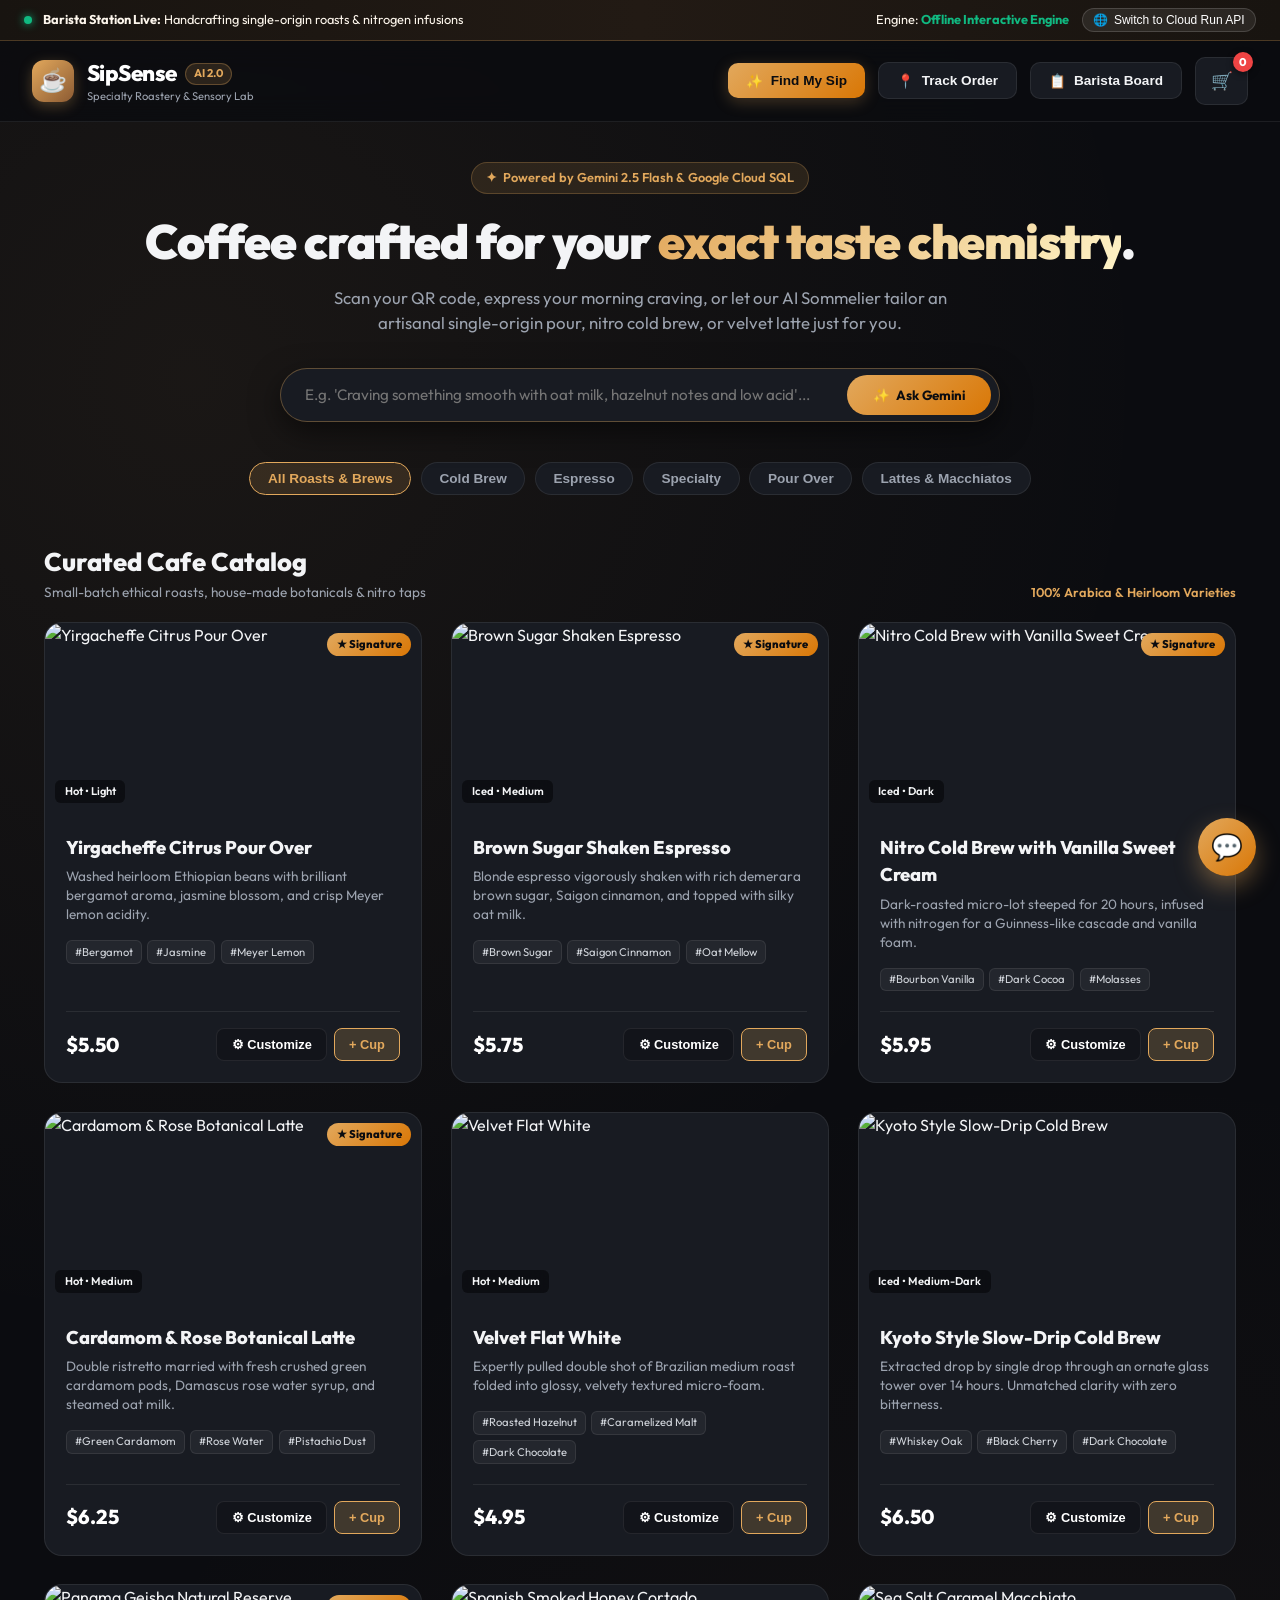
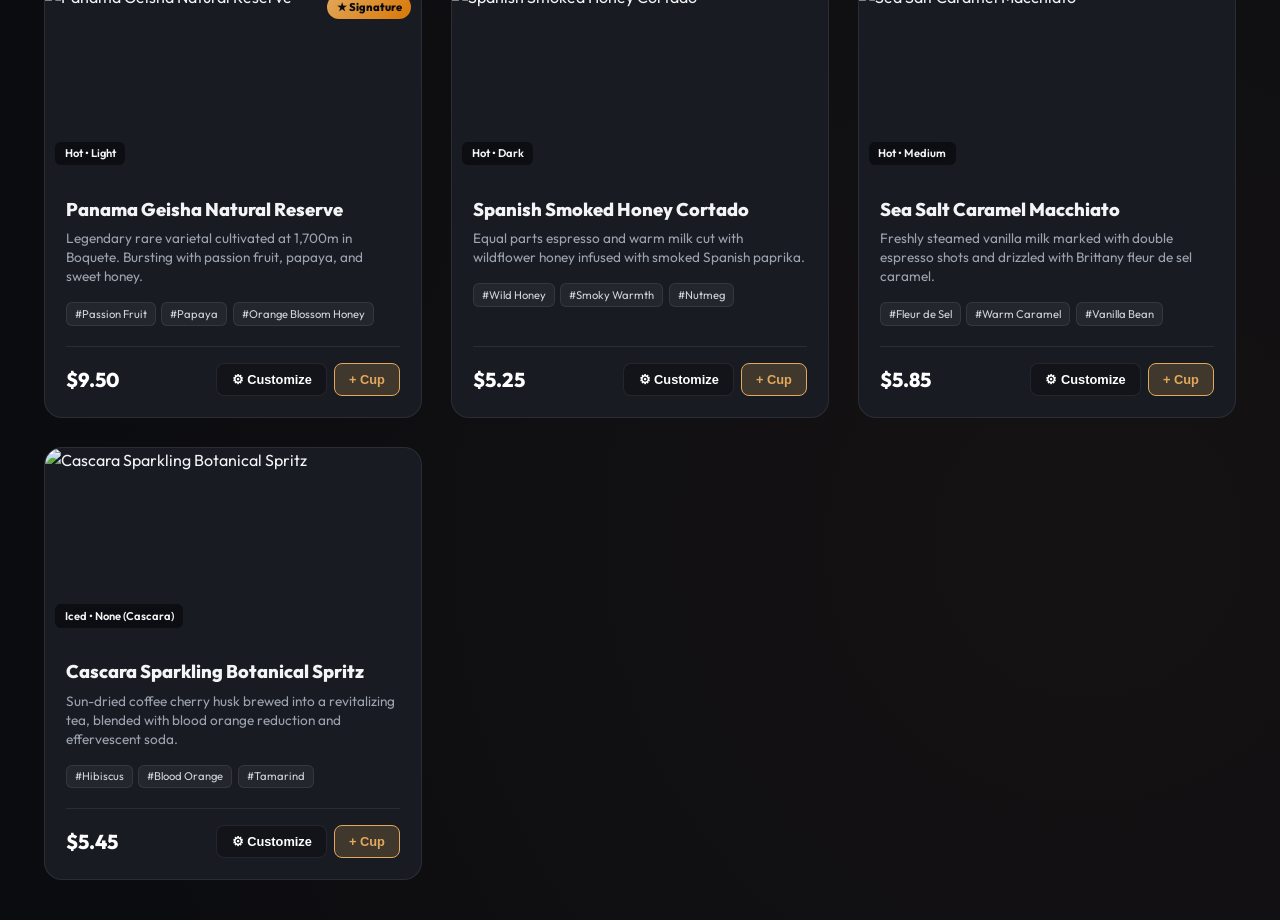
==== docs/index.html @ ad597316 "Add MIT License, interactive offline/online demo.html, and UI showcase screenshots" ====
<!DOCTYPE html>
<html lang="en">
<head>
  <meta charset="UTF-8">
  <meta name="viewport" content="width=device-width, initial-scale=1.0">
  <title>SipSense AI — Interactive Showcase (Online & Offline)</title>
  <link rel="preconnect" href="https://fonts.googleapis.com">
  <link rel="preconnect" href="https://fonts.gstatic.com" crossorigin>
  <link href="https://fonts.googleapis.com/css2?family=Outfit:wght@300;400;500;600;700;800;900&display=swap" rel="stylesheet">
  <style>
    :root {
      --bg-dark: #0b0c10;
      --bg-surface: #12141a;
      --bg-card: #181b22;
      --bg-glass: rgba(24, 27, 34, 0.75);
      --accent-gold: #e2a85c;
      --accent-gold-hover: #f0bd7a;
      --accent-bronze: #8c5b33;
      --accent-crema: #fdf6ec;
      --border-color: rgba(255, 255, 255, 0.08);
      --border-glow: rgba(226, 168, 92, 0.35);
      --text-main: #f3f4f6;
      --text-muted: #9ca3af;
      --status-received: #3b82f6;
      --status-brewing: #f59e0b;
      --status-ready: #10b981;
      --status-completed: #6b7280;
    }

    * { box-sizing: border-box; margin: 0; padding: 0; }

    body {
      font-family: 'Outfit', -apple-system, BlinkMacSystemFont, sans-serif;
      background: var(--bg-dark);
      color: var(--text-main);
      line-height: 1.5;
      overflow-x: hidden;
      min-height: 100vh;
      background-image: 
        radial-gradient(circle at 15% 15%, rgba(226, 168, 92, 0.07) 0%, transparent 40%),
        radial-gradient(circle at 85% 85%, rgba(140, 91, 51, 0.08) 0%, transparent 45%);
    }

    /* Top Live Queue Banner */
    .queue-ticker {
      background: linear-gradient(90deg, #181410, #221a14, #181410);
      border-bottom: 1px solid rgba(226, 168, 92, 0.25);
      padding: 0.5rem 1.5rem;
      font-size: 0.8rem;
      display: flex;
      justify-content: space-between;
      align-items: center;
      color: var(--accent-crema);
      flex-wrap: wrap;
      gap: 0.5rem;
    }

    .ticker-pulse {
      display: inline-block;
      width: 8px;
      height: 8px;
      border-radius: 50%;
      background: #10b981;
      box-shadow: 0 0 8px #10b981;
      margin-right: 0.5rem;
      animation: pulse 2s infinite;
    }

    @keyframes pulse {
      0%, 100% { opacity: 1; transform: scale(1); }
      50% { opacity: 0.4; transform: scale(0.9); }
    }

    .mode-switch-btn {
      background: rgba(255,255,255,0.08);
      border: 1px solid rgba(255,255,255,0.15);
      color: #fff;
      padding: 0.25rem 0.65rem;
      border-radius: 9999px;
      font-size: 0.75rem;
      cursor: pointer;
      display: inline-flex;
      align-items: center;
      gap: 0.35rem;
      transition: all 0.2s;
    }
    .mode-switch-btn:hover {
      background: rgba(226, 168, 92, 0.2);
      border-color: var(--accent-gold);
    }

    /* Main Navigation */
    .header {
      position: sticky;
      top: 0;
      z-index: 100;
      backdrop-filter: blur(14px);
      background: rgba(11, 12, 16, 0.85);
      border-bottom: 1px solid var(--border-color);
      display: flex;
      justify-content: space-between;
      align-items: center;
      padding: 1rem 2rem;
    }

    .brand {
      display: flex;
      align-items: center;
      gap: 0.8rem;
      text-decoration: none;
      cursor: pointer;
    }
    .brand-icon {
      width: 42px;
      height: 42px;
      background: linear-gradient(135deg, var(--accent-gold), var(--accent-bronze));
      border-radius: 12px;
      display: flex;
      align-items: center;
      justify-content: center;
      font-size: 1.4rem;
      box-shadow: 0 4px 14px rgba(226, 168, 92, 0.3);
    }
    .brand-name {
      font-size: 1.4rem;
      font-weight: 800;
      letter-spacing: -0.5px;
      color: #fff;
    }
    .brand-badge {
      background: rgba(226, 168, 92, 0.15);
      color: var(--accent-gold);
      border: 1px solid rgba(226, 168, 92, 0.3);
      padding: 0.1rem 0.5rem;
      border-radius: 9999px;
      font-size: 0.7rem;
      font-weight: 700;
      text-transform: uppercase;
    }

    .header-actions {
      display: flex;
      align-items: center;
      gap: 0.85rem;
    }

    .nav-btn {
      background: var(--bg-card);
      border: 1px solid var(--border-color);
      color: var(--text-main);
      padding: 0.6rem 1.1rem;
      border-radius: 10px;
      font-size: 0.85rem;
      font-weight: 600;
      cursor: pointer;
      display: flex;
      align-items: center;
      gap: 0.5rem;
      transition: all 0.2s cubic-bezier(0.16, 1, 0.3, 1);
    }
    .nav-btn:hover {
      background: rgba(255,255,255,0.08);
      border-color: rgba(255,255,255,0.2);
      transform: translateY(-1px);
    }
    .nav-btn.primary {
      background: linear-gradient(135deg, var(--accent-gold), #d97706);
      color: #0b0c10;
      border: none;
      font-weight: 700;
      box-shadow: 0 4px 15px rgba(226, 168, 92, 0.25);
    }
    .nav-btn.primary:hover {
      box-shadow: 0 6px 20px rgba(226, 168, 92, 0.4);
      transform: translateY(-2px);
    }

    .cart-btn {
      position: relative;
      background: var(--bg-card);
      border: 1px solid var(--border-color);
      border-radius: 10px;
      padding: 0.6rem 0.9rem;
      cursor: pointer;
      display: flex;
      align-items: center;
      font-size: 1.1rem;
      transition: all 0.2s;
    }
    .cart-count {
      position: absolute;
      top: -6px;
      right: -6px;
      background: #ef4444;
      color: #fff;
      font-size: 0.7rem;
      font-weight: 800;
      width: 20px;
      height: 20px;
      border-radius: 50%;
      display: flex;
      align-items: center;
      justify-content: center;
      box-shadow: 0 2px 6px rgba(0,0,0,0.5);
    }

    /* Container */
    .container {
      max-width: 1240px;
      margin: 0 auto;
      padding: 2.5rem 1.5rem;
    }

    /* Hero */
    .hero {
      text-align: center;
      margin-bottom: 3rem;
    }
    .hero-tag {
      display: inline-flex;
      align-items: center;
      gap: 0.4rem;
      background: rgba(226, 168, 92, 0.12);
      border: 1px solid rgba(226, 168, 92, 0.25);
      color: var(--accent-gold);
      padding: 0.35rem 0.85rem;
      border-radius: 9999px;
      font-size: 0.8rem;
      font-weight: 600;
      margin-bottom: 1.25rem;
    }
    .hero-title {
      font-size: 3rem;
      font-weight: 900;
      letter-spacing: -1px;
      line-height: 1.15;
      margin-bottom: 1rem;
    }
    .hero-title span {
      background: linear-gradient(135deg, var(--accent-gold), #fef3c7);
      -webkit-background-clip: text;
      -webkit-text-fill-color: transparent;
    }
    .hero-subtitle {
      max-width: 680px;
      margin: 0 auto 2rem;
      color: var(--text-muted);
      font-size: 1.05rem;
    }

    /* AI Sensory Search */
    .search-wrapper {
      max-width: 720px;
      margin: 0 auto 2.5rem;
      position: relative;
      display: flex;
      align-items: center;
      background: var(--bg-card);
      border: 1px solid var(--border-glow);
      border-radius: 9999px;
      padding: 0.4rem 0.5rem 0.4rem 1.5rem;
      box-shadow: 0 10px 30px rgba(0, 0, 0, 0.5);
    }
    .search-input {
      flex: 1;
      background: transparent;
      border: none;
      color: #fff;
      font-family: inherit;
      font-size: 0.95rem;
      outline: none;
    }
    .search-btn {
      background: linear-gradient(135deg, var(--accent-gold), #d97706);
      color: #0b0c10;
      border: none;
      padding: 0.75rem 1.6rem;
      border-radius: 9999px;
      font-weight: 700;
      font-family: inherit;
      cursor: pointer;
      display: flex;
      align-items: center;
      gap: 0.4rem;
      transition: all 0.2s;
    }
    .search-btn:hover {
      box-shadow: 0 4px 15px rgba(226, 168, 92, 0.4);
      transform: scale(1.02);
    }

    /* Category Filter Pills */
    .category-pills {
      display: flex;
      justify-content: center;
      flex-wrap: wrap;
      gap: 0.6rem;
      margin-bottom: 2.5rem;
    }
    .pill-btn {
      background: var(--bg-card);
      border: 1px solid var(--border-color);
      color: var(--text-muted);
      padding: 0.5rem 1.1rem;
      border-radius: 9999px;
      font-size: 0.85rem;
      font-weight: 600;
      cursor: pointer;
      transition: all 0.2s;
    }
    .pill-btn:hover {
      color: #fff;
      border-color: rgba(255,255,255,0.2);
    }
    .pill-btn.active {
      background: rgba(226, 168, 92, 0.15);
      border-color: var(--accent-gold);
      color: var(--accent-gold);
      font-weight: 700;
    }

    /* AI Sommelier Flight Panel */
    .ai-results-panel {
      display: none;
      background: linear-gradient(180deg, rgba(226, 168, 92, 0.08), rgba(24, 27, 34, 0.95));
      border: 1px solid rgba(226, 168, 92, 0.4);
      border-radius: 20px;
      padding: 2rem;
      margin-bottom: 3.5rem;
      box-shadow: 0 15px 35px rgba(0,0,0,0.4);
      position: relative;
    }
    .ai-header {
      display: flex;
      justify-content: space-between;
      align-items: center;
      margin-bottom: 1.25rem;
    }
    .ai-title-wrap {
      display: flex;
      align-items: center;
      gap: 0.8rem;
    }
    .ai-icon-badge {
      width: 36px;
      height: 36px;
      background: var(--accent-gold);
      color: #0b0c10;
      border-radius: 10px;
      display: flex;
      align-items: center;
      justify-content: center;
      font-size: 1.2rem;
      font-weight: 800;
    }
    .ai-sommelier-note {
      font-style: italic;
      color: #fde68a;
      background: rgba(245, 158, 11, 0.1);
      border-left: 3px solid var(--accent-gold);
      padding: 0.8rem 1.2rem;
      border-radius: 0 10px 10px 0;
      margin-bottom: 1.5rem;
      font-size: 0.95rem;
    }
    .ai-cards-grid {
      display: grid;
      grid-template-columns: repeat(auto-fill, minmax(320px, 1fr));
      gap: 1.5rem;
    }
    .ai-match-card {
      background: var(--bg-surface);
      border: 1px solid rgba(226, 168, 92, 0.3);
      border-radius: 16px;
      padding: 1.4rem;
      display: flex;
      flex-direction: column;
      justify-content: space-between;
    }
    .match-tag {
      background: rgba(16, 185, 129, 0.15);
      color: #34d399;
      border: 1px solid rgba(16, 185, 129, 0.3);
      padding: 0.2rem 0.5rem;
      border-radius: 6px;
      font-size: 0.75rem;
      font-weight: 700;
    }
    .barista-tip-box {
      background: rgba(0,0,0,0.3);
      border: 1px dashed rgba(226, 168, 92, 0.3);
      border-radius: 8px;
      padding: 0.6rem 0.8rem;
      font-size: 0.8rem;
      margin: 0.8rem 0;
      color: #fef3c7;
    }

    /* Menu Grid */
    .menu-grid {
      display: grid;
      grid-template-columns: repeat(auto-fill, minmax(280px, 1fr));
      gap: 1.8rem;
    }
    .menu-card {
      background: var(--bg-card);
      border: 1px solid var(--border-color);
      border-radius: 18px;
      overflow: hidden;
      display: flex;
      flex-direction: column;
      transition: all 0.3s cubic-bezier(0.16, 1, 0.3, 1);
    }
    .menu-card:hover {
      transform: translateY(-5px);
      border-color: rgba(226, 168, 92, 0.4);
      box-shadow: 0 12px 30px rgba(0,0,0,0.5);
    }
    .card-image-wrap {
      position: relative;
      width: 100%;
      height: 190px;
      overflow: hidden;
    }
    .card-img {
      width: 100%;
      height: 100%;
      object-fit: cover;
      transition: transform 0.5s ease;
    }
    .menu-card:hover .card-img {
      transform: scale(1.06);
    }
    .badge-temp {
      position: absolute;
      bottom: 10px;
      left: 10px;
      background: rgba(11, 12, 16, 0.85);
      backdrop-filter: blur(8px);
      padding: 0.2rem 0.6rem;
      border-radius: 6px;
      font-size: 0.7rem;
      font-weight: 600;
    }
    .badge-featured {
      position: absolute;
      top: 10px;
      right: 10px;
      background: linear-gradient(135deg, var(--accent-gold), #d97706);
      color: #0b0c10;
      padding: 0.2rem 0.6rem;
      border-radius: 9999px;
      font-size: 0.7rem;
      font-weight: 800;
    }
    .card-body {
      padding: 1.3rem;
      display: flex;
      flex-direction: column;
      flex: 1;
      justify-content: space-between;
    }
    .card-title {
      font-size: 1.15rem;
      font-weight: 800;
      margin-bottom: 0.35rem;
    }
    .card-desc {
      font-size: 0.85rem;
      color: var(--text-muted);
      line-height: 1.4;
      margin-bottom: 1rem;
    }
    .flavor-tags {
      display: flex;
      flex-wrap: wrap;
      gap: 0.35rem;
      margin-bottom: 1.25rem;
    }
    .flavor-tag {
      background: rgba(255, 255, 255, 0.05);
      border: 1px solid rgba(255, 255, 255, 0.08);
      padding: 0.15rem 0.5rem;
      border-radius: 6px;
      font-size: 0.7rem;
      color: #d1d5db;
    }
    .card-footer {
      display: flex;
      align-items: center;
      justify-content: space-between;
      border-top: 1px solid var(--border-color);
      padding-top: 1rem;
    }
    .price {
      font-size: 1.25rem;
      font-weight: 800;
      color: #fff;
    }
    .btn-add {
      background: var(--bg-surface);
      border: 1px solid var(--border-color);
      color: #fff;
      padding: 0.5rem 0.9rem;
      border-radius: 8px;
      font-size: 0.8rem;
      font-weight: 700;
      cursor: pointer;
      transition: all 0.2s;
    }
    .btn-add:hover {
      background: var(--accent-gold);
      color: #0b0c10;
      border-color: var(--accent-gold);
    }

    /* Modal Overlay & Card */
    .modal-overlay {
      position: fixed;
      inset: 0;
      background: rgba(0, 0, 0, 0.75);
      backdrop-filter: blur(8px);
      z-index: 200;
      display: none;
      align-items: center;
      justify-content: center;
      padding: 1rem;
    }
    .modal-card {
      background: var(--bg-card);
      border: 1px solid var(--border-glow);
      border-radius: 20px;
      max-width: 540px;
      width: 100%;
      max-height: 90vh;
      overflow-y: auto;
      box-shadow: 0 20px 40px rgba(0, 0, 0, 0.7);
      animation: modalSlide 0.25s cubic-bezier(0.16, 1, 0.3, 1);
    }
    @keyframes modalSlide {
      from { opacity: 0; transform: translateY(20px) scale(0.97); }
      to { opacity: 1; transform: translateY(0) scale(1); }
    }
    .modal-header {
      padding: 1.25rem 1.5rem;
      border-bottom: 1px solid var(--border-color);
      display: flex;
      justify-content: space-between;
      align-items: center;
    }
    .modal-close {
      background: transparent;
      border: none;
      color: var(--text-muted);
      font-size: 1.4rem;
      cursor: pointer;
      line-height: 1;
    }
    .modal-close:hover { color: #fff; }
    .modal-body {
      padding: 1.5rem;
    }
    .form-group {
      margin-bottom: 1.25rem;
    }
    .form-label {
      display: block;
      font-size: 0.85rem;
      font-weight: 600;
      color: #d1d5db;
      margin-bottom: 0.4rem;
    }
    .select-input, .text-input {
      width: 100%;
      background: var(--bg-surface);
      border: 1px solid var(--border-color);
      color: #fff;
      padding: 0.65rem 0.85rem;
      border-radius: 10px;
      font-family: inherit;
      font-size: 0.9rem;
      outline: none;
    }
    .select-input:focus, .text-input:focus {
      border-color: var(--accent-gold);
    }

    /* Cart Items list */
    .cart-item {
      background: var(--bg-surface);
      border: 1px solid var(--border-color);
      border-radius: 12px;
      padding: 0.85rem;
      margin-bottom: 0.75rem;
      display: flex;
      justify-content: space-between;
      align-items: center;
    }

    /* Barista Board Columns */
    .kanban-grid {
      display: grid;
      grid-template-columns: repeat(auto-fit, minmax(240px, 1fr));
      gap: 1.25rem;
      margin-top: 1rem;
    }
    .kanban-col {
      background: var(--bg-surface);
      border: 1px solid var(--border-color);
      border-radius: 14px;
      padding: 1rem;
    }
    .kanban-title {
      font-size: 0.9rem;
      font-weight: 800;
      margin-bottom: 0.85rem;
      display: flex;
      justify-content: space-between;
      align-items: center;
    }
    .ticket-card {
      background: var(--bg-card);
      border: 1px solid rgba(255,255,255,0.08);
      border-radius: 10px;
      padding: 0.85rem;
      margin-bottom: 0.75rem;
    }

    /* Floating Chat Button */
    .floating-chat-btn {
      position: fixed;
      bottom: 24px;
      right: 24px;
      width: 58px;
      height: 58px;
      background: linear-gradient(135deg, var(--accent-gold), #d97706);
      border-radius: 50%;
      display: flex;
      align-items: center;
      justify-content: center;
      font-size: 1.6rem;
      cursor: pointer;
      box-shadow: 0 10px 25px rgba(226, 168, 92, 0.4);
      z-index: 150;
      transition: transform 0.2s;
    }
    .floating-chat-btn:hover {
      transform: scale(1.08);
    }

    /* Floating Chat Drawer */
    .chat-drawer {
      position: fixed;
      bottom: 95px;
      right: 24px;
      width: 360px;
      max-width: 90vw;
      height: 480px;
      background: var(--bg-card);
      border: 1px solid var(--border-glow);
      border-radius: 18px;
      display: none;
      flex-direction: column;
      z-index: 150;
      box-shadow: 0 20px 40px rgba(0, 0, 0, 0.7);
    }
    .chat-body {
      flex: 1;
      padding: 1rem;
      overflow-y: auto;
      display: flex;
      flex-direction: column;
      gap: 0.75rem;
    }
    .chat-bubble {
      max-width: 85%;
      padding: 0.65rem 0.9rem;
      border-radius: 12px;
      font-size: 0.85rem;
      line-height: 1.4;
    }
    .chat-bubble.bot {
      background: var(--bg-surface);
      border: 1px solid rgba(226, 168, 92, 0.2);
      color: #f3f4f6;
      align-self: flex-start;
    }
    .chat-bubble.user {
      background: var(--accent-gold);
      color: #0b0c10;
      font-weight: 600;
      align-self: flex-end;
    }

    /* Toast */
    #demoToast {
      position: fixed;
      top: 80px;
      right: 24px;
      background: linear-gradient(135deg, var(--accent-gold), #d97706);
      color: #0b0c10;
      font-weight: 700;
      padding: 0.85rem 1.4rem;
      border-radius: 9999px;
      box-shadow: 0 10px 25px rgba(0,0,0,0.5);
      z-index: 9999;
      display: flex;
      align-items: center;
      gap: 0.5rem;
      font-size: 0.9rem;
      transform: translateY(-20px);
      opacity: 0;
      transition: all 0.3s cubic-bezier(0.16, 1, 0.3, 1);
      pointer-events: none;
    }

    /* Responsive */
    @media (max-width: 768px) {
      .header { padding: 0.8rem 1rem; }
      .hero-title { font-size: 2.1rem; }
      .header-actions .nav-btn span:last-child { display: none; }
    }
  </style>
</head>
<body>

  <!-- Top Ticker -->
  <div class="queue-ticker">
    <div>
      <span class="ticker-pulse"></span>
      <strong>Barista Station Live:</strong> Handcrafting single-origin roasts & nitrogen infusions
    </div>
    <div style="display: flex; gap: 0.8rem; align-items: center;">
      <span id="backendBadge">Engine: <strong style="color: #10b981;">Offline Interactive Engine</strong></span>
      <button class="mode-switch-btn" onclick="toggleEngineMode()">
        <span id="modeIcon">🌐</span> <span id="modeText">Switch to Cloud Run API</span>
      </button>
    </div>
  </div>

  <!-- Header -->
  <header class="header">
    <div class="brand" onclick="window.scrollTo({top: 0, behavior: 'smooth'})">
      <div class="brand-icon">☕</div>
      <div>
        <div style="display: flex; align-items: center; gap: 0.5rem;">
          <span class="brand-name">SipSense</span>
          <span class="brand-badge">AI 2.0</span>
        </div>
        <p style="font-size: 0.7rem; color: var(--text-muted); margin-top: -3px;">Specialty Roastery & Sensory Lab</p>
      </div>
    </div>

    <div class="header-actions">
      <button class="nav-btn primary" onclick="openModal('matchmakerModal')">
        <span>✨</span> <span>Find My Sip</span>
      </button>
      <button class="nav-btn" onclick="openModal('orderTrackModal')" id="navTrackerBtn">
        <span>📍</span> <span>Track Order</span>
      </button>
      <button class="nav-btn" onclick="openModal('baristaModal')">
        <span>📋</span> <span>Barista Board</span>
      </button>
      <div class="cart-btn" onclick="openModal('cartModal')" title="View Order">
        🛒
        <span class="cart-count" id="cartCount">0</span>
      </div>
    </div>
  </header>

  <!-- Container -->
  <main class="container">

    <!-- Hero -->
    <section class="hero">
      <div class="hero-tag">
        <span>✦</span> Powered by Gemini 2.5 Flash & Google Cloud SQL
      </div>
      <h1 class="hero-title">
        Coffee crafted for your <span>exact taste chemistry</span>.
      </h1>
      <p class="hero-subtitle">
        Scan your QR code, express your morning craving, or let our AI Sommelier tailor an artisanal single-origin pour, nitro cold brew, or velvet latte just for you.
      </p>

      <!-- Search Bar -->
      <div class="search-wrapper">
        <input 
          type="text" 
          id="cravingInput" 
          class="search-input" 
          placeholder="E.g. 'Craving something smooth with oat milk, hazelnut notes and low acid'..."
        />
        <button class="search-btn" onclick="triggerCravingSearch()">
          <span>✨</span> Ask Gemini
        </button>
      </div>

      <!-- Category Filter Pills -->
      <div class="category-pills">
        <button class="pill-btn active" data-cat="All" onclick="filterCategory('All', this)">All Roasts & Brews</button>
        <button class="pill-btn" data-cat="Cold Brew" onclick="filterCategory('Cold Brew', this)">Cold Brew</button>
        <button class="pill-btn" data-cat="Espresso" onclick="filterCategory('Espresso', this)">Espresso</button>
        <button class="pill-btn" data-cat="Specialty" onclick="filterCategory('Specialty', this)">Specialty</button>
        <button class="pill-btn" data-cat="Pour Over" onclick="filterCategory('Pour Over', this)">Pour Over</button>
        <button class="pill-btn" data-cat="Latte & Macchiato" onclick="filterCategory('Latte & Macchiato', this)">Lattes & Macchiatos</button>
      </div>
    </section>

    <!-- AI Personalized Recommendations Panel -->
    <section id="aiResultsPanel" class="ai-results-panel">
      <div class="ai-header">
        <div class="ai-title-wrap">
          <div class="ai-icon-badge">✨</div>
          <div>
            <h3 style="font-size: 1.25rem; font-weight: 800; color: var(--text-main);">Gemini AI Sommelier Tasting Flight</h3>
            <p style="font-size: 0.8rem; color: var(--text-muted);">Curated specifically for your flavor parameters</p>
          </div>
        </div>
        <button class="modal-close" onclick="document.getElementById('aiResultsPanel').style.display='none'">✕</button>
      </div>
      <p id="aiSommelierNote" class="ai-sommelier-note"></p>
      <div id="aiCardsGrid" class="ai-cards-grid"></div>
    </section>

    <!-- Menu Section Header -->
    <div style="display: flex; justify-content: space-between; align-items: flex-end; margin-bottom: 1.25rem;">
      <div>
        <h2 style="font-size: 1.6rem; font-weight: 800;">Curated Cafe Catalog</h2>
        <p style="font-size: 0.85rem; color: var(--text-muted);">Small-batch ethical roasts, house-made botanicals & nitro taps</p>
      </div>
      <span style="font-size: 0.8rem; color: var(--accent-gold); font-weight: 600;">100% Arabica & Heirloom Varieties</span>
    </div>

    <!-- Drink Catalog Grid -->
    <div id="menuGrid" class="menu-grid"></div>

  </main>

  <!-- Drink Customizer Modal -->
  <div id="customizerModal" class="modal-overlay">
    <div class="modal-card">
      <div class="modal-header">
        <div>
          <div style="display: flex; align-items: baseline; gap: 0.6rem;">
            <h3 id="custItemName" style="font-size: 1.25rem; font-weight: 800;">Customize Drink</h3>
            <span id="custBasePrice" style="font-size: 0.95rem; font-weight: 800; color: var(--accent-gold);">$0.00</span>
          </div>
          <p id="custItemDesc" style="font-size: 0.8rem; color: var(--text-muted); margin-top: 2px;"></p>
        </div>
        <button class="modal-close" onclick="closeModal('customizerModal')">✕</button>
      </div>
      <div class="modal-body">
        <div class="form-group">
          <label class="form-label">Milk / Dairy Alternative</label>
          <select id="custMilk" class="select-input"></select>
        </div>

        <div class="form-group">
          <div style="display: flex; justify-content: space-between;">
            <label class="form-label">Sweetness Level</label>
            <span id="custSweetnessVal" style="font-size: 0.85rem; font-weight: 800; color: var(--accent-gold);">2/5</span>
          </div>
          <input type="range" id="custSweetness" min="0" max="5" value="2" style="width: 100%; accent-color: var(--accent-gold);" oninput="document.getElementById('custSweetnessVal').textContent = this.value + '/5'" />
        </div>

        <div class="form-group">
          <label class="form-label">Serving Temperature</label>
          <select id="custTemp" class="select-input">
            <option value="Hot">Hot (Velvet Texture)</option>
            <option value="Iced">Iced (Over Clear Cubes)</option>
            <option value="Extra Ice">Extra Iced</option>
          </select>
        </div>

        <div class="form-group">
          <label class="form-label">Extra Espresso Shots (+$0.75 / shot)</label>
          <select id="custShots" class="select-input" onchange="calculateCustomPrice()">
            <option value="0">Standard Extraction</option>
            <option value="1">+1 Extra Ristretto Shot (+$0.75)</option>
            <option value="2">+2 Double Boost (+$1.50)</option>
          </select>
        </div>

        <div class="form-group">
          <label class="form-label">Barista Notes (e.g. oat milk extra hot)</label>
          <input type="text" id="custNotes" class="text-input" placeholder="Any special preparation preference..." />
        </div>

        <div style="display: flex; justify-content: space-between; align-items: center; margin-top: 1.5rem; padding-top: 1rem; border-top: 1px solid var(--border-color);">
          <div>
            <span style="font-size: 0.8rem; color: var(--text-muted);">Total with Customizations</span>
            <div id="custTotalPrice" style="font-size: 1.4rem; font-weight: 800; color: var(--accent-gold);">$0.00</div>
          </div>
          <button class="nav-btn primary" style="padding: 0.75rem 1.5rem; font-size: 0.95rem;" onclick="addCustomizedToCart()">
            Add to Cup ☕
          </button>
        </div>
      </div>
    </div>
  </div>

  <!-- Cart / Checkout Drawer -->
  <div id="cartModal" class="modal-overlay">
    <div class="modal-card">
      <div class="modal-header">
        <h3 style="font-size: 1.25rem; font-weight: 800;">Your Coffee Cup</h3>
        <button class="modal-close" onclick="closeModal('cartModal')">✕</button>
      </div>
      <div class="modal-body">
        <div id="cartItemsList"></div>

        <div style="margin: 1.5rem 0 1rem;">
          <div class="form-group">
            <label class="form-label">Customer Name</label>
            <input type="text" id="orderCustomerName" class="text-input" placeholder="E.g. Alex M." value="Coffee Aficionado" />
          </div>
          <div class="form-group">
            <label class="form-label">Mobile Number (Optional SMS alert)</label>
            <input type="tel" id="orderCustomerPhone" class="text-input" placeholder="+1 (555) 000-0000" />
          </div>
        </div>

        <div style="border-top: 1px solid var(--border-color); padding-top: 1rem; margin-bottom: 1.5rem;">
          <div style="display: flex; justify-content: space-between; font-size: 0.9rem; margin-bottom: 0.4rem;">
            <span style="color: var(--text-muted);">Subtotal</span>
            <span id="cartSubtotal" style="font-weight: 600;">$0.00</span>
          </div>
          <div style="display: flex; justify-content: space-between; font-size: 0.9rem; margin-bottom: 0.6rem;">
            <span style="color: var(--text-muted);">Artisanal Tax (8%)</span>
            <span id="cartTax" style="font-weight: 600;">$0.00</span>
          </div>
          <div style="display: flex; justify-content: space-between; font-size: 1.3rem; font-weight: 800;">
            <span>Total</span>
            <span id="cartTotal" style="color: var(--accent-gold);">$0.00</span>
          </div>
        </div>

        <button class="nav-btn primary" style="width: 100%; justify-content: center; padding: 0.9rem; font-size: 1rem;" onclick="checkoutOrder()">
          Send to Barista Station 🚀
        </button>
      </div>
    </div>
  </div>

  <!-- Order Tracker Modal -->
  <div id="orderTrackModal" class="modal-overlay">
    <div class="modal-card">
      <div class="modal-header">
        <h3 style="font-size: 1.25rem; font-weight: 800;">Live Coffee Tracker</h3>
        <button class="modal-close" onclick="closeModal('orderTrackModal')">✕</button>
      </div>
      <div class="modal-body" id="trackerBody">
        <p style="color: var(--text-muted); text-align: center; padding: 2rem 0;">No active order placed yet. Add a drink to your cup to track it!</p>
      </div>
    </div>
  </div>

  <!-- Barista Board Modal -->
  <div id="baristaModal" class="modal-overlay">
    <div class="modal-card" style="max-width: 800px;">
      <div class="modal-header">
        <div>
          <h3 style="font-size: 1.25rem; font-weight: 800;">Barista Production Station</h3>
          <p style="font-size: 0.8rem; color: var(--text-muted);">Real-time dispatch board for espresso pulls & nitro taps</p>
        </div>
        <button class="modal-close" onclick="closeModal('baristaModal')">✕</button>
      </div>
      <div class="modal-body">
        <div class="kanban-grid">
          <div class="kanban-col">
            <div class="kanban-title"><span style="color: var(--status-received);">● Received</span> <span id="countReceived">1</span></div>
            <div id="colReceived"></div>
          </div>
          <div class="kanban-col">
            <div class="kanban-title"><span style="color: var(--status-brewing);">● Brewing</span> <span id="countBrewing">1</span></div>
            <div id="colBrewing"></div>
          </div>
          <div class="kanban-col">
            <div class="kanban-title"><span style="color: var(--status-ready);">● Ready</span> <span id="countReady">1</span></div>
            <div id="colReady"></div>
          </div>
        </div>
      </div>
    </div>
  </div>

  <!-- Find My Sip Sensory Matchmaker Modal -->
  <div id="matchmakerModal" class="modal-overlay">
    <div class="modal-card">
      <div class="modal-header">
        <h3 style="font-size: 1.25rem; font-weight: 800;">✨ Find My Sip Matchmaker</h3>
        <button class="modal-close" onclick="closeModal('matchmakerModal')">✕</button>
      </div>
      <div class="modal-body">
        <div class="form-group">
          <label class="form-label">1. Preferred Roast Profile</label>
          <select id="quizRoast" class="select-input">
            <option value="Any">Surprise Me (Any Roast)</option>
            <option value="Light">Light (Floral, Tea-like, High Acidity)</option>
            <option value="Medium">Medium (Balanced, Caramel, Toffee)</option>
            <option value="Dark">Dark (Bold, Smoky, Low Acidity, Cocoa)</option>
          </select>
        </div>
        <div class="form-group">
          <label class="form-label">2. Dairy or Botanical Preference</label>
          <select id="quizMilk" class="select-input">
            <option value="Oat Milk">Oat Milk (Velvety, Naturally Sweet)</option>
            <option value="Whole Milk">Whole Milk (Rich Micro-foam)</option>
            <option value="Almond Milk">Almond Milk (Nutty & Light)</option>
            <option value="Black">Black / Pure Espresso (No Milk)</option>
          </select>
        </div>
        <div class="form-group">
          <label class="form-label">3. Flavor Notes You Love</label>
          <select id="quizFlavor" class="select-input">
            <option value="Citrus & Jasmine">Citrus & Jasmine</option>
            <option value="Brown Sugar & Cinnamon">Brown Sugar & Cinnamon</option>
            <option value="Dark Cocoa & Hazelnut">Dark Cocoa & Hazelnut</option>
            <option value="Pistachio & Sea Salt">Pistachio & Sea Salt</option>
            <option value="Vanilla Sweet Cream">Vanilla Sweet Cream</option>
          </select>
        </div>
        <button class="nav-btn primary" style="width: 100%; justify-content: center; padding: 0.85rem; margin-top: 1rem;" onclick="runQuizMatchmaker()">
          Curate My Sensory Match ✨
        </button>
      </div>
    </div>
  </div>

  <!-- Floating Chat Assistant -->
  <div class="floating-chat-btn" onclick="toggleChat()" title="Ask AI Coffee Sommelier">💬</div>
  <div id="chatDrawer" class="chat-drawer">
    <div class="modal-header" style="padding: 0.85rem 1.2rem;">
      <div style="display: flex; align-items: center; gap: 0.5rem;">
        <span style="font-size: 1.2rem;">✨</span>
        <strong>Gemini AI Sommelier</strong>
      </div>
      <button class="modal-close" onclick="toggleChat()">✕</button>
    </div>
    <div id="chatMessages" class="chat-body">
      <div class="chat-bubble bot">
        Welcome to SipSense! I'm your Gemini AI Coffee Sommelier. Tell me your taste preferences or ask about any roast on our menu!
      </div>
    </div>
    <div style="padding: 0.75rem; border-top: 1px solid var(--border-color); display: flex; gap: 0.4rem;">
      <input type="text" id="chatInput" class="text-input" placeholder="Ask about roast notes, caffeine..." onkeydown="if(event.key==='Enter') sendChat()" />
      <button class="btn-add" style="background: var(--accent-gold); color: #0b0c10;" onclick="sendChat()">Send</button>
    </div>
  </div>

  <!-- Toast Notification -->
  <div id="demoToast"></div>

  <!-- Embedded Catalog & Engine Script -->
  <script>
    // 10 Artisanal Drinks Database (Offline & Fallback)
    const MOCK_MENU = [
      {
        id: 1,
        name: "Yirgacheffe Citrus Pour Over",
        category: "Pour Over",
        description: "Washed heirloom Ethiopian beans with brilliant bergamot aroma, jasmine blossom, and crisp Meyer lemon acidity.",
        price: 5.50,
        image_url: "https://images.unsplash.com/photo-1514432324607-a09d9b4aefdd?auto=format&fit=crop&w=600&q=80",
        flavor_notes: ["Bergamot", "Jasmine", "Meyer Lemon"],
        roast_level: "Light",
        caffeine_level: "Medium",
        acidity: "High",
        sweetness_level: 2,
        temperature_default: "Hot",
        milk_options: ["None", "Oat Milk"],
        is_featured: true
      },
      {
        id: 2,
        name: "Brown Sugar Shaken Espresso",
        category: "Espresso",
        description: "Blonde espresso vigorously shaken with rich demerara brown sugar, Saigon cinnamon, and topped with silky oat milk.",
        price: 5.75,
        image_url: "https://images.unsplash.com/photo-1517701604599-bb29b565090c?auto=format&fit=crop&w=600&q=80",
        flavor_notes: ["Brown Sugar", "Saigon Cinnamon", "Oat Mellow"],
        roast_level: "Medium",
        caffeine_level: "High",
        acidity: "Low",
        sweetness_level: 3,
        temperature_default: "Iced",
        milk_options: ["Oat Milk", "Almond Milk", "Whole Milk"],
        is_featured: true
      },
      {
        id: 3,
        name: "Nitro Cold Brew with Vanilla Sweet Cream",
        category: "Cold Brew",
        description: "Dark-roasted micro-lot steeped for 20 hours, infused with nitrogen for a Guinness-like cascade and vanilla foam.",
        price: 5.95,
        image_url: "https://images.unsplash.com/photo-1461023058943-07fcbe16d735?auto=format&fit=crop&w=600&q=80",
        flavor_notes: ["Bourbon Vanilla", "Dark Cocoa", "Molasses"],
        roast_level: "Dark",
        caffeine_level: "Very High",
        acidity: "Low",
        sweetness_level: 2,
        temperature_default: "Iced",
        milk_options: ["Sweet Cream", "Oat Milk Foam", "None"],
        is_featured: true
      },
      {
        id: 4,
        name: "Cardamom & Rose Botanical Latte",
        category: "Specialty",
        description: "Double ristretto married with fresh crushed green cardamom pods, Damascus rose water syrup, and steamed oat milk.",
        price: 6.25,
        image_url: "https://images.unsplash.com/photo-1572442388796-11668a67e53d?auto=format&fit=crop&w=600&q=80",
        flavor_notes: ["Green Cardamom", "Rose Water", "Pistachio Dust"],
        roast_level: "Medium",
        caffeine_level: "Medium",
        acidity: "Low",
        sweetness_level: 3,
        temperature_default: "Hot",
        milk_options: ["Oat Milk", "Whole Milk", "Almond Milk"],
        is_featured: true
      },
      {
        id: 5,
        name: "Velvet Flat White",
        category: "Espresso",
        description: "Expertly pulled double shot of Brazilian medium roast folded into glossy, velvety textured micro-foam.",
        price: 4.95,
        image_url: "https://images.unsplash.com/photo-1577968897966-3d4325b36b61?auto=format&fit=crop&w=600&q=80",
        flavor_notes: ["Roasted Hazelnut", "Caramelized Malt", "Dark Chocolate"],
        roast_level: "Medium",
        caffeine_level: "High",
        acidity: "Medium",
        sweetness_level: 1,
        temperature_default: "Hot",
        milk_options: ["Whole Milk", "Oat Milk", "Almond Milk"],
        is_featured: false
      },
      {
        id: 6,
        name: "Kyoto Style Slow-Drip Cold Brew",
        category: "Cold Brew",
        description: "Extracted drop by single drop through an ornate glass tower over 14 hours. Unmatched clarity with zero bitterness.",
        price: 6.50,
        image_url: "https://images.unsplash.com/photo-1517256064527-09c73fc73e38?auto=format&fit=crop&w=600&q=80",
        flavor_notes: ["Whiskey Oak", "Black Cherry", "Dark Chocolate"],
        roast_level: "Medium-Dark",
        caffeine_level: "Very High",
        acidity: "Low",
        sweetness_level: 1,
        temperature_default: "Iced",
        milk_options: ["None", "Oat Milk"],
        is_featured: false
      },
      {
        id: 7,
        name: "Panama Geisha Natural Reserve",
        category: "Pour Over",
        description: "Legendary rare varietal cultivated at 1,700m in Boquete. Bursting with passion fruit, papaya, and sweet honey.",
        price: 9.50,
        image_url: "https://images.unsplash.com/photo-1497636577773-f1231844b336?auto=format&fit=crop&w=600&q=80",
        flavor_notes: ["Passion Fruit", "Papaya", "Orange Blossom Honey"],
        roast_level: "Light",
        caffeine_level: "Medium",
        acidity: "Very High",
        sweetness_level: 3,
        temperature_default: "Hot",
        milk_options: ["None"],
        is_featured: true
      },
      {
        id: 8,
        name: "Spanish Smoked Honey Cortado",
        category: "Espresso",
        description: "Equal parts espresso and warm milk cut with wildflower honey infused with smoked Spanish paprika.",
        price: 5.25,
        image_url: "https://images.unsplash.com/photo-1534778101976-62847782c213?auto=format&fit=crop&w=600&q=80",
        flavor_notes: ["Wild Honey", "Smoky Warmth", "Nutmeg"],
        roast_level: "Dark",
        caffeine_level: "Medium",
        acidity: "Low",
        sweetness_level: 2,
        temperature_default: "Hot",
        milk_options: ["Whole Milk", "Oat Milk"],
        is_featured: false
      },
      {
        id: 9,
        name: "Sea Salt Caramel Macchiato",
        category: "Latte & Macchiato",
        description: "Freshly steamed vanilla milk marked with double espresso shots and drizzled with Brittany fleur de sel caramel.",
        price: 5.85,
        image_url: "https://images.unsplash.com/photo-1485808191679-5f86510681a2?auto=format&fit=crop&w=600&q=80",
        flavor_notes: ["Fleur de Sel", "Warm Caramel", "Vanilla Bean"],
        roast_level: "Medium",
        caffeine_level: "Medium",
        acidity: "Low",
        sweetness_level: 4,
        temperature_default: "Hot",
        milk_options: ["Whole Milk", "Oat Milk", "Almond Milk"],
        is_featured: false
      },
      {
        id: 10,
        name: "Cascara Sparkling Botanical Spritz",
        category: "Specialty",
        description: "Sun-dried coffee cherry husk brewed into a revitalizing tea, blended with blood orange reduction and effervescent soda.",
        price: 5.45,
        image_url: "https://images.unsplash.com/photo-1551024709-8f23befc6f87?auto=format&fit=crop&w=600&q=80",
        flavor_notes: ["Hibiscus", "Blood Orange", "Tamarind"],
        roast_level: "None (Cascara)",
        caffeine_level: "Low",
        acidity: "Medium",
        sweetness_level: 2,
        temperature_default: "Iced",
        milk_options: ["None"],
        is_featured: false
      }
    ];

    // State Variables
    let isCloudRunMode = false;
    const CLOUD_RUN_API_BASE = "https://sipsense-app-239920603011.asia-south1.run.app";
    let activeCatalog = [...MOCK_MENU];
    let cart = [];
    let currentCustomizingItem = null;
    let activeOrder = null;
    let mockBaristaTickets = [
      { id: "ORD-9281", name: "Alex K.", drink: "Brown Sugar Shaken Espresso", custom: "Oat Milk, Extra Iced", status: "Brewing" },
      { id: "ORD-9282", name: "Elena R.", drink: "Velvet Flat White", custom: "Whole Milk, Extra Shot", status: "Ready" },
      { id: "ORD-9283", name: "Marcus P.", drink: "Yirgacheffe Pour Over", custom: "Black, Hot", status: "Received" }
    ];

    // Engine Toggle
    function toggleEngineMode() {
      isCloudRunMode = !isCloudRunMode;
      const badge = document.getElementById("backendBadge");
      const text = document.getElementById("modeText");
      const icon = document.getElementById("modeIcon");

      if (isCloudRunMode) {
        badge.innerHTML = 'Engine: <strong style="color: #60a5fa;">Cloud Run Live API</strong>';
        text.textContent = "Switch to Offline Demo";
        icon.textContent = "💻";
        showToast("Connected to live Cloud Run service!");
        fetchCloudRunMenu();
      } else {
        badge.innerHTML = 'Engine: <strong style="color: #10b981;">Offline Interactive Engine</strong>';
        text.textContent = "Switch to Cloud Run API";
        icon.textContent = "🌐";
        activeCatalog = [...MOCK_MENU];
        renderMenuGrid(activeCatalog);
        showToast("Switched to Offline Interactive mode");
      }
    }

    async function fetchCloudRunMenu() {
      try {
        const res = await fetch(`${CLOUD_RUN_API_BASE}/api/menu`);
        if (res.ok) {
          const data = await res.json();
          if (data && data.length) {
            activeCatalog = data;
            renderMenuGrid(activeCatalog);
            return;
          }
        }
      } catch (e) {
        console.warn("Cloud Run API unreachable, falling back to embedded catalog:", e);
      }
      activeCatalog = [...MOCK_MENU];
      renderMenuGrid(activeCatalog);
    }

    // Render Menu
    function renderMenuGrid(items) {
      const grid = document.getElementById("menuGrid");
      if (!grid) return;
      if (items.length === 0) {
        grid.innerHTML = '<div style="grid-column: 1/-1; text-align: center; padding: 3rem; color: var(--text-muted);">No drinks found in this category.</div>';
        return;
      }
      grid.innerHTML = items.map(item => `
        <div class="menu-card">
          <div class="card-image-wrap">
            <img class="card-img" src="${item.image_url}" alt="${item.name}" loading="lazy" />
            ${item.is_featured ? `<span class="badge-featured">★ Signature</span>` : ""}
            <span class="badge-temp">${item.temperature_default} • ${item.roast_level}</span>
          </div>
          <div class="card-body">
            <div>
              <h3 class="card-title">${item.name}</h3>
              <p class="card-desc">${item.description}</p>
              <div class="flavor-tags">
                ${(item.flavor_notes || []).map(f => `<span class="flavor-tag">#${f}</span>`).join("")}
              </div>
            </div>
            <div class="card-footer">
              <span class="price">$${parseFloat(item.price).toFixed(2)}</span>
              <div style="display: flex; gap: 0.4rem; align-items: center;">
                <button class="btn-add" onclick="openCustomizer(${item.id})">⚙ Customize</button>
                <button class="btn-add" style="background: rgba(226, 168, 92, 0.2); color: var(--accent-gold); border-color: var(--accent-gold);" onclick="quickAddToCart(${item.id})">+ Cup</button>
              </div>
            </div>
          </div>
        </div>
      `).join("");
    }

    function filterCategory(cat, el) {
      document.querySelectorAll(".pill-btn").forEach(b => b.classList.remove("active"));
      if (el) el.classList.add("active");
      if (cat === "All") {
        renderMenuGrid(activeCatalog);
      } else {
        const filtered = activeCatalog.filter(m => m.category === cat);
        renderMenuGrid(filtered);
      }
    }

    // Modal helpers
    function openModal(id) {
      const m = document.getElementById(id);
      if (m) m.style.display = "flex";
      if (id === "cartModal") renderCartItems();
      if (id === "baristaModal") renderBaristaBoard();
    }
    function closeModal(id) {
      const m = document.getElementById(id);
      if (m) m.style.display = "none";
    }

    // Drink Customizer
    function openCustomizer(itemId) {
      const item = activeCatalog.find(m => m.id == itemId) || MOCK_MENU.find(m => m.id == itemId);
      if (!item) return;
      currentCustomizingItem = item;

      document.getElementById("custItemName").textContent = item.name;
      document.getElementById("custItemDesc").textContent = item.description;
      document.getElementById("custBasePrice").textContent = `$${parseFloat(item.price).toFixed(2)}`;

      const milkSelect = document.getElementById("custMilk");
      const milks = (item.milk_options && item.milk_options.length) ? item.milk_options : ["Whole Milk", "Oat Milk", "Almond Milk", "None"];
      milkSelect.innerHTML = milks.map(m => `<option value="${m}">${m}</option>`).join("");

      document.getElementById("custSweetness").value = item.sweetness_level || 2;
      document.getElementById("custSweetnessVal").textContent = `${item.sweetness_level || 2}/5`;
      document.getElementById("custTemp").value = item.temperature_default || "Hot";
      document.getElementById("custShots").value = "0";
      document.getElementById("custNotes").value = "";

      calculateCustomPrice();
      openModal("customizerModal");
    }

    function calculateCustomPrice() {
      if (!currentCustomizingItem) return;
      const base = parseFloat(currentCustomizingItem.price) || 0;
      const extraShots = parseInt(document.getElementById("custShots").value || "0");
      const total = base + (extraShots * 0.75);
      document.getElementById("custTotalPrice").textContent = `$${total.toFixed(2)}`;
    }

    function addCustomizedToCart() {
      if (!currentCustomizingItem) return;
      const extraShots = parseInt(document.getElementById("custShots").value || "0");
      const basePrice = parseFloat(currentCustomizingItem.price) || 0;
      const itemPrice = basePrice + (extraShots * 0.75);

      cart.push({
        id: currentCustomizingItem.id,
        name: currentCustomizingItem.name,
        price: itemPrice,
        milk: document.getElementById("custMilk").value,
        sweetness: `${document.getElementById("custSweetness").value}/5`,
        temperature: document.getElementById("custTemp").value,
        extra_shots: extraShots,
        notes: document.getElementById("custNotes").value
      });

      updateCartBadge();
      closeModal("customizerModal");
      showToast(`☕ Added customized "${currentCustomizingItem.name}" to your cup!`);
      openModal("cartModal");
    }

    function quickAddToCart(itemId) {
      const item = activeCatalog.find(m => m.id == itemId) || MOCK_MENU.find(m => m.id == itemId);
      if (!item) return;

      cart.push({
        id: item.id,
        name: item.name,
        price: parseFloat(item.price) || 5.0,
        milk: (item.milk_options && item.milk_options[0]) || "Whole Milk",
        sweetness: `${item.sweetness_level || 2}/5`,
        temperature: item.temperature_default || "Hot",
        extra_shots: 0,
        notes: "Barista Standard"
      });

      updateCartBadge();
      showToast(`⚡ Added "${item.name}" to your cup!`);
      openModal("cartModal");
    }

    function updateCartBadge() {
      document.getElementById("cartCount").textContent = cart.length;
    }

    // Cart Management
    function renderCartItems() {
      const container = document.getElementById("cartItemsList");
      if (cart.length === 0) {
        container.innerHTML = '<p style="text-align: center; color: var(--text-muted); padding: 2rem 0;">Your cup is empty. Explore our coffee collection above!</p>';
        document.getElementById("cartSubtotal").textContent = "$0.00";
        document.getElementById("cartTax").textContent = "$0.00";
        document.getElementById("cartTotal").textContent = "$0.00";
        return;
      }

      let subtotal = 0;
      container.innerHTML = cart.map((item, idx) => {
        subtotal += item.price;
        return `
          <div class="cart-item">
            <div>
              <strong style="font-size: 0.95rem; display: block;">${item.name}</strong>
              <span style="font-size: 0.75rem; color: var(--text-muted);">${item.milk} • ${item.sweetness} Sweet • ${item.temperature}${item.extra_shots ? ` • +${item.extra_shots} Shot` : ""}</span>
            </div>
            <div style="display: flex; align-items: center; gap: 0.75rem;">
              <span style="font-weight: 700; color: var(--accent-gold);">$${item.price.toFixed(2)}</span>
              <button onclick="removeCartItem(${idx})" style="background: none; border: none; color: #ef4444; cursor: pointer; font-size: 1rem;">✕</button>
            </div>
          </div>
        `;
      }).join("");

      const tax = subtotal * 0.08;
      const total = subtotal + tax;
      document.getElementById("cartSubtotal").textContent = `$${subtotal.toFixed(2)}`;
      document.getElementById("cartTax").textContent = `$${tax.toFixed(2)}`;
      document.getElementById("cartTotal").textContent = `$${total.toFixed(2)}`;
    }

    function removeCartItem(idx) {
      cart.splice(idx, 1);
      updateCartBadge();
      renderCartItems();
    }

    function checkoutOrder() {
      if (cart.length === 0) {
        alert("Please add at least one coffee to your cup before sending to the barista!");
        return;
      }
      const customerName = document.getElementById("orderCustomerName").value.trim() || "Guest Explorer";
      const orderId = "ORD-" + Math.floor(1000 + Math.random() * 9000);

      activeOrder = {
        orderId,
        customerName,
        items: [...cart],
        status: "Received",
        step: 1
      };

      // Add to barista queue
      mockBaristaTickets.unshift({
        id: orderId,
        name: customerName,
        drink: cart[0].name,
        custom: `${cart[0].milk}, ${cart[0].temperature}`,
        status: "Received"
      });

      cart = [];
      updateCartBadge();
      closeModal("cartModal");
      showToast(`🎉 Order #${orderId} sent to barista!`);
      updateTrackerView();
      openModal("orderTrackModal");
    }

    // Order Tracker
    function updateTrackerView() {
      const body = document.getElementById("trackerBody");
      if (!activeOrder) {
        body.innerHTML = '<p style="color: var(--text-muted); text-align: center; padding: 2rem 0;">No active order placed yet.</p>';
        return;
      }

      const steps = [
        { label: "Order Received", desc: "Sent to Barista station queue" },
        { label: "Grinding & Dosing", desc: "Measuring single-origin beans" },
        { label: "Pulling Shot & Steaming", desc: "Crafting velvety micro-foam" },
        { label: "Ready at Barista Counter", desc: "Pick up your freshly brewed cup!" }
      ];

      body.innerHTML = `
        <div style="background: rgba(226, 168, 92, 0.1); border: 1px solid rgba(226, 168, 92, 0.3); border-radius: 12px; padding: 1rem; margin-bottom: 1.5rem; text-align: center;">
          <h4 style="font-size: 1.1rem; color: var(--accent-gold);">Ticket #${activeOrder.orderId}</h4>
          <p style="font-size: 0.85rem; color: #fff;">Customer: <strong>${activeOrder.customerName}</strong></p>
        </div>
        <div style="display: flex; flex-direction: column; gap: 1rem;">
          ${steps.map((st, i) => {
            const isDone = (i + 1) <= activeOrder.step;
            const isCurrent = (i + 1) === activeOrder.step;
            return `
              <div style="display: flex; align-items: center; gap: 1rem;">
                <div style="width: 32px; height: 32px; border-radius: 50%; display: flex; align-items: center; justify-content: center; font-weight: 800; font-size: 0.85rem; background: ${isDone ? 'var(--accent-gold)' : 'var(--bg-surface)'}; color: ${isDone ? '#0b0c10' : 'var(--text-muted)'}; border: 1px solid ${isDone ? 'var(--accent-gold)' : 'var(--border-color)'};">
                  ${isDone ? '✓' : i + 1}
                </div>
                <div>
                  <strong style="color: ${isCurrent ? 'var(--accent-gold)' : (isDone ? '#fff' : 'var(--text-muted)')}; font-size: 0.95rem;">${st.label}</strong>
                  <p style="font-size: 0.75rem; color: var(--text-muted);">${st.desc}</p>
                </div>
              </div>
            `;
          }).join("")}
        </div>
        <button class="btn-add" style="margin-top: 1.5rem; width: 100%;" onclick="advanceOrderStep()">
          Advance Barista Progress (Simulate Live Brew) ➔
        </button>
      `;
    }

    function advanceOrderStep() {
      if (!activeOrder) return;
      if (activeOrder.step < 4) {
        activeOrder.step++;
        if (activeOrder.step === 2) activeOrder.status = "Brewing";
        if (activeOrder.step === 4) activeOrder.status = "Ready";

        // update in mockBaristaTickets
        const ticket = mockBaristaTickets.find(t => t.id === activeOrder.orderId);
        if (ticket) ticket.status = activeOrder.status;

        updateTrackerView();
        showToast(`Barista status: ${activeOrder.status}!`);
      } else {
        showToast("Drink is already ready at the counter! Enjoy your sip ☕");
      }
    }

    // Barista Board
    function renderBaristaBoard() {
      const received = mockBaristaTickets.filter(t => t.status === "Received");
      const brewing = mockBaristaTickets.filter(t => t.status === "Brewing");
      const ready = mockBaristaTickets.filter(t => t.status === "Ready");

      document.getElementById("countReceived").textContent = received.length;
      document.getElementById("countBrewing").textContent = brewing.length;
      document.getElementById("countReady").textContent = ready.length;

      const renderTicket = (t) => `
        <div class="ticket-card">
          <div style="display: flex; justify-content: space-between; font-size: 0.8rem; margin-bottom: 0.3rem;">
            <strong>${t.id}</strong>
            <span style="color: var(--accent-gold);">${t.name}</span>
          </div>
          <p style="font-size: 0.85rem; font-weight: 700; color: #fff;">${t.drink}</p>
          <p style="font-size: 0.75rem; color: var(--text-muted); margin-bottom: 0.5rem;">${t.custom}</p>
          <div style="display: flex; gap: 0.3rem;">
            ${t.status === 'Received' ? `<button class="btn-add" style="padding: 0.2rem 0.5rem; font-size: 0.7rem;" onclick="updateTicketStatus('${t.id}', 'Brewing')">Start Brew</button>` : ''}
            ${t.status === 'Brewing' ? `<button class="btn-add" style="padding: 0.2rem 0.5rem; font-size: 0.7rem; background: var(--status-ready); color: #fff;" onclick="updateTicketStatus('${t.id}', 'Ready')">Mark Ready</button>` : ''}
            ${t.status === 'Ready' ? `<button class="btn-add" style="padding: 0.2rem 0.5rem; font-size: 0.7rem;" onclick="updateTicketStatus('${t.id}', 'Completed')">Complete</button>` : ''}
          </div>
        </div>
      `;

      document.getElementById("colReceived").innerHTML = received.map(renderTicket).join("") || '<p style="font-size: 0.75rem; color: var(--text-muted);">None in queue</p>';
      document.getElementById("colBrewing").innerHTML = brewing.map(renderTicket).join("") || '<p style="font-size: 0.75rem; color: var(--text-muted);">No active brews</p>';
      document.getElementById("colReady").innerHTML = ready.map(renderTicket).join("") || '<p style="font-size: 0.75rem; color: var(--text-muted);">No drinks ready</p>';
    }

    function updateTicketStatus(id, newStatus) {
      if (newStatus === "Completed") {
        mockBaristaTickets = mockBaristaTickets.filter(t => t.id !== id);
      } else {
        const ticket = mockBaristaTickets.find(t => t.id === id);
        if (ticket) ticket.status = newStatus;
      }
      renderBaristaBoard();
      showToast(`Ticket ${id} updated to ${newStatus}`);
    }

    // AI Craving Search Simulation
    async function triggerCravingSearch() {
      const q = document.getElementById("cravingInput").value.trim();
      if (!q) {
        showToast("Please enter a craving or flavor desire first!");
        return;
      }

      showToast("Consulting Gemini AI Sommelier...");

      if (isCloudRunMode) {
        try {
          const res = await fetch(`${CLOUD_RUN_API_BASE}/api/recommendations/craving`, {
            method: "POST",
            headers: { "Content-Type": "application/json" },
            body: JSON.stringify({ craving_text: q })
          });
          if (res.ok) {
            const data = await res.json();
            renderAiPanel(data.sommelier_note, data.recommendations);
            return;
          }
        } catch (e) {
          console.warn("API call failed, running local sommelier logic:", e);
        }
      }

      // Offline Sensory Matcher Simulation
      setTimeout(() => {
        let matched = [];
        let note = "";
        const lower = q.toLowerCase();

        if (lower.includes("oat") || lower.includes("sweet") || lower.includes("caramel")) {
          matched = [
            { ...MOCK_MENU[1], match_score: 98, barista_tweak: "Crafted specifically for oat milk lovers with caramelized brown sugar" },
            { ...MOCK_MENU[2], match_score: 95, barista_tweak: "Ask for Oat Milk Sweet Cream for a silky, plant-based cascade" },
            { ...MOCK_MENU[4], match_score: 92, barista_tweak: "Order with velvety oat milk for a comforting nutty finish" }
          ];
          note = "Based on your craving for smooth oat textures and delicate sweetness, I've curated espresso and nitrogen cold brew options balancing rich malt notes with luscious sweetness.";
        } else if (lower.includes("acid") || lower.includes("citrus") || lower.includes("pour over") || lower.includes("fruit")) {
          matched = [
            { ...MOCK_MENU[0], match_score: 99, barista_tweak: "Served at 92°C to highlight the crisp bergamot and jasmine aromatics" },
            { ...MOCK_MENU[6], match_score: 96, barista_tweak: "Rare Boquete Geisha with unmatched tropical sweetness and papaya clarity" },
            { ...MOCK_MENU[9], match_score: 90, barista_tweak: "Naturally effervescent with antioxidant coffee cherry sweetness" }
          ];
          note = "For bright citrus and floral complexity, these single-origin washed lots deliver radiant brightness without heavy bitterness.";
        } else {
          matched = [
            { ...MOCK_MENU[4], match_score: 96, barista_tweak: "Enjoy as a classic double ristretto flat white for pure espresso depth" },
            { ...MOCK_MENU[1], match_score: 94, barista_tweak: "Blonde roast keeps the extraction bright and aromatic" },
            { ...MOCK_MENU[5], match_score: 91, barista_tweak: "14-hour Kyoto drip delivers extreme smoothness and dark cocoa finish" }
          ];
          note = "Curated to match your palette with balanced extraction, clean body, and delicate roast sweetness.";
        }

        renderAiPanel(note, matched);
      }, 500);
    }

    function renderAiPanel(note, items) {
      const panel = document.getElementById("aiResultsPanel");
      panel.style.display = "block";
      document.getElementById("aiSommelierNote").textContent = `"${note}"`;

      const grid = document.getElementById("aiCardsGrid");
      grid.innerHTML = items.map(item => `
        <div class="ai-match-card">
          <div>
            <div style="display: flex; justify-content: space-between; align-items: center; margin-bottom: 0.5rem;">
              <span class="match-tag">★ ${item.match_score || 95}% Match</span>
              <span style="font-size: 0.75rem; color: var(--text-muted);">${item.category}</span>
            </div>
            <h4 style="font-size: 1.15rem; font-weight: 800; margin-bottom: 0.25rem;">${item.name}</h4>
            <p style="font-size: 0.8rem; color: var(--text-muted);">${item.description}</p>
            <div class="barista-tip-box">
              <strong>Barista Tweak:</strong> ${item.barista_tweak || "Crafted to perfection"}
            </div>
          </div>
          <div style="display: flex; justify-content: space-between; align-items: center; padding-top: 0.75rem; border-top: 1px solid rgba(255,255,255,0.08);">
            <span style="font-size: 1.15rem; font-weight: 800;">$${parseFloat(item.price).toFixed(2)}</span>
            <div style="display: flex; gap: 0.4rem;">
              <button class="btn-add" style="background: var(--accent-gold); color: #0b0c10; font-weight: 800;" onclick="openCustomizer(${item.id})">⚙ Customize & Add</button>
              <button class="btn-add" onclick="quickAddToCart(${item.id})">⚡ Quick Add</button>
            </div>
          </div>
        </div>
      `).join("");

      panel.scrollIntoView({ behavior: "smooth" });
    }

    // Sensory Quiz
    function runQuizMatchmaker() {
      const roast = document.getElementById("quizRoast").value;
      const milk = document.getElementById("quizMilk").value;
      const flavor = document.getElementById("quizFlavor").value;

      closeModal("matchmakerModal");
      showToast("Synthesizing your sensory coffee match...");

      setTimeout(() => {
        let matched = MOCK_MENU.filter(m => roast === "Any" || m.roast_level.includes(roast));
        if (matched.length < 3) matched = [...MOCK_MENU.slice(0, 3)];

        renderAiPanel(
          `Sensory profile matched for ${roast} roast with ${milk} and notes of ${flavor}. Here are your custom-tailored flights.`,
          matched.slice(0, 3).map((item, idx) => ({
            ...item,
            match_score: 98 - (idx * 3),
            barista_tweak: `Prepared with ${milk} to complement your preferred ${flavor} notes`
          }))
        );
      }, 400);
    }

    // Chatbot
    function toggleChat() {
      const drawer = document.getElementById("chatDrawer");
      drawer.style.display = drawer.style.display === "flex" ? "none" : "flex";
    }

    function sendChat() {
      const input = document.getElementById("chatInput");
      const text = input.value.trim();
      if (!text) return;
      input.value = "";

      const box = document.getElementById("chatMessages");
      box.innerHTML += `<div class="chat-bubble user">${text}</div>`;
      box.scrollTop = box.scrollHeight;

      setTimeout(() => {
        let reply = "Our single-origin coffees are ethically sourced directly from smallholder farms in Ethiopia, Colombia, and Panama. For your taste, I recommend trying our Velvet Flat White with Oat Milk!";
        const lower = text.toLowerCase();
        if (lower.includes("caffeine")) {
          reply = "Looking for high caffeine? Our Nitro Cold Brew steeped for 20 hours delivers ~280mg per glass! If you prefer low caffeine, try our Cascara Botanical Spritz or Spanish Cortado.";
        } else if (lower.includes("oat milk") || lower.includes("vegan")) {
          reply = "Our Brown Sugar Shaken Espresso and Velvet Flat White pair brilliantly with steamed oat milk—bringing out natural caramel and roasted hazelnut tones!";
        } else if (lower.includes("cloud sql") || lower.includes("gemini")) {
          reply = "SipSense AI uses Google Cloud SQL PostgreSQL 18 for sub-millisecond menu catalog & live queue persistence, and Gemini 2.5 Flash on Vertex AI for taste chemistry discovery!";
        }
        box.innerHTML += `<div class="chat-bubble bot">${reply}</div>`;
        box.scrollTop = box.scrollHeight;
      }, 500);
    }

    // Toast
    function showToast(msg) {
      const t = document.getElementById("demoToast");
      t.textContent = msg;
      t.style.transform = "translateY(0)";
      t.style.opacity = "1";
      setTimeout(() => {
        t.style.transform = "translateY(-20px)";
        t.style.opacity = "0";
      }, 2500);
    }

    // Initial Load
    document.addEventListener("DOMContentLoaded", () => {
      renderMenuGrid(activeCatalog);
    });
  </script>
</body>
</html>
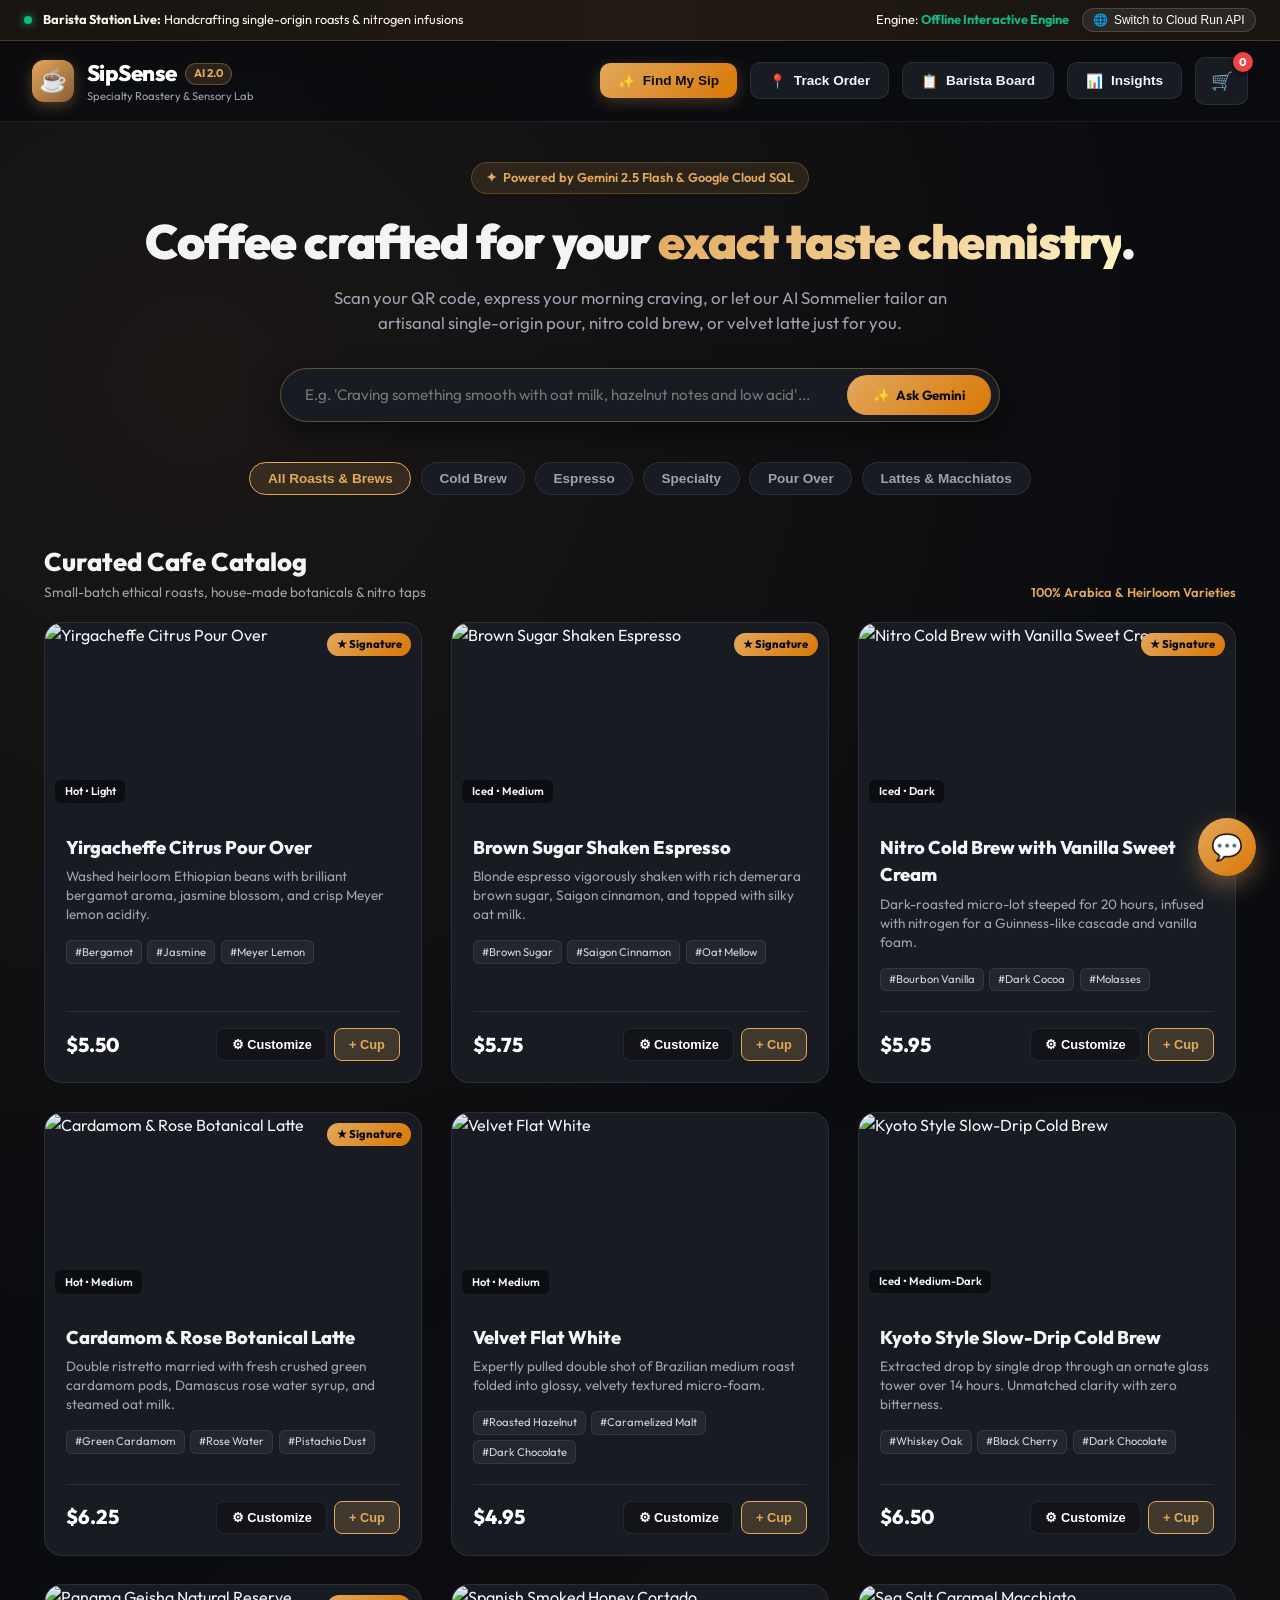
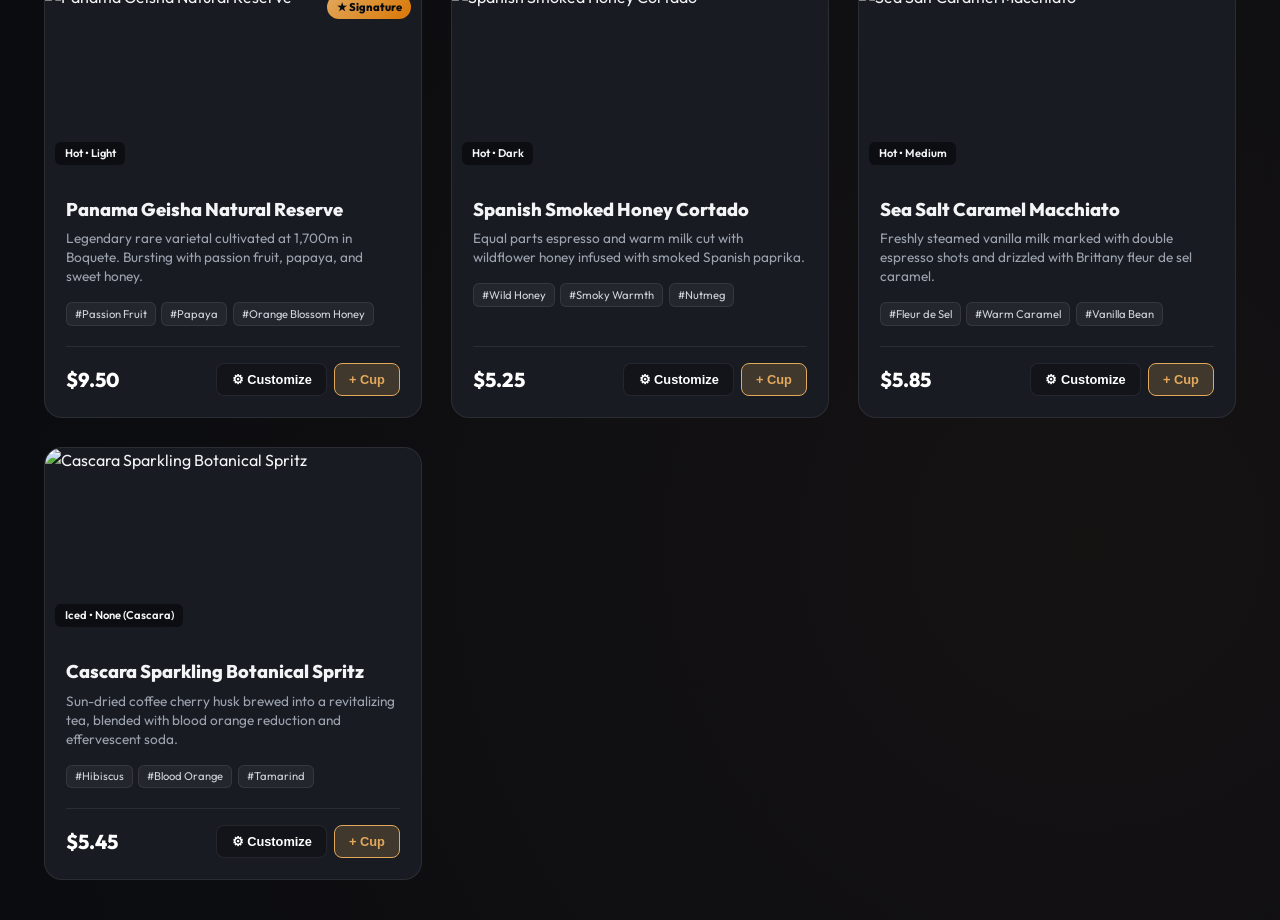
==== commit 7d9b6e99: "Implement roastery analytics dashboard, table routing, audio chime, and update README enhancements" ====
--- a/docs/index.html
+++ b/docs/index.html
@@ -761,6 +761,9 @@
       <button class="nav-btn" onclick="openModal('baristaModal')">
         <span>📋</span> <span>Barista Board</span>
       </button>
+      <button class="nav-btn" onclick="openAnalyticsModal()">
+        <span>📊</span> <span>Insights</span>
+      </button>
       <div class="cart-btn" onclick="openModal('cartModal')" title="View Order">
         🛒
         <span class="cart-count" id="cartCount">0</span>
@@ -979,6 +982,101 @@
           <div class="kanban-col">
             <div class="kanban-title"><span style="color: var(--status-ready);">● Ready</span> <span id="countReady">1</span></div>
             <div id="colReady"></div>
+          </div>
+        </div>
+      </div>
+    </div>
+  </div>
+
+  <!-- Roastery Analytics & AI Insights Modal -->
+  <div id="analyticsModal" class="modal-overlay">
+    <div class="modal-card" style="max-width: 720px;">
+      <div class="modal-header">
+        <div>
+          <span style="font-size: 0.75rem; text-transform: uppercase; color: var(--accent-gold); font-weight: 800;">Business & Sensory Intelligence</span>
+          <h3 style="font-size: 1.35rem; font-weight: 900;">Roastery Operations & AI Insights</h3>
+        </div>
+        <button class="modal-close" onclick="closeModal('analyticsModal')">✕</button>
+      </div>
+      <div class="modal-body">
+        <!-- KPI Cards -->
+        <div style="display: grid; grid-template-columns: repeat(auto-fit, minmax(130px, 1fr)); gap: 0.85rem; margin-bottom: 1.5rem;">
+          <div style="background: rgba(255,255,255,0.03); border: 1px solid var(--border-color); border-radius: 12px; padding: 1rem; text-align: center;">
+            <span style="font-size: 0.75rem; color: var(--text-muted); font-weight: 600;">Total Orders</span>
+            <div id="demoKpiTotal" style="font-size: 1.6rem; font-weight: 900; color: #fff; margin-top: 0.2rem;">48</div>
+          </div>
+          <div style="background: rgba(255,255,255,0.03); border: 1px solid var(--border-color); border-radius: 12px; padding: 1rem; text-align: center;">
+            <span style="font-size: 0.75rem; color: var(--text-muted); font-weight: 600;">Active in Queue</span>
+            <div id="demoKpiActive" style="font-size: 1.6rem; font-weight: 900; color: #3b82f6; margin-top: 0.2rem;">3</div>
+          </div>
+          <div style="background: rgba(255,255,255,0.03); border: 1px solid var(--border-color); border-radius: 12px; padding: 1rem; text-align: center;">
+            <span style="font-size: 0.75rem; color: var(--text-muted); font-weight: 600;">Avg Taste Rating</span>
+            <div id="demoKpiRating" style="font-size: 1.6rem; font-weight: 900; color: var(--accent-gold); margin-top: 0.2rem;">★ 4.9</div>
+          </div>
+          <div style="background: rgba(255,255,255,0.03); border: 1px solid var(--border-color); border-radius: 12px; padding: 1rem; text-align: center;">
+            <span style="font-size: 0.75rem; color: var(--text-muted); font-weight: 600;">Customer Reviews</span>
+            <div id="demoKpiReviews" style="font-size: 1.6rem; font-weight: 900; color: #10b981; margin-top: 0.2rem;">41</div>
+          </div>
+        </div>
+
+        <!-- Top Selling Drinks -->
+        <div style="margin-bottom: 1.5rem; background: rgba(255,255,255,0.02); border: 1px solid var(--border-color); border-radius: 14px; padding: 1.25rem;">
+          <h4 style="font-size: 0.95rem; font-weight: 800; margin-bottom: 0.75rem; color: var(--text-main);">☕ Top Selling Artisanal Roasts</h4>
+          <div style="display: flex; flex-direction: column; gap: 0.6rem;">
+            <div>
+              <div style="display: flex; justify-content: space-between; font-size: 0.85rem; margin-bottom: 0.2rem;">
+                <strong>Brown Sugar Shaken Espresso</strong>
+                <span style="color: var(--accent-gold); font-weight: 700;">19 cups</span>
+              </div>
+              <div style="background: rgba(255,255,255,0.08); height: 6px; border-radius: 9999px; overflow: hidden;">
+                <div style="background: linear-gradient(90deg, var(--accent-gold), #d97706); height: 100%; width: 100%;"></div>
+              </div>
+            </div>
+            <div>
+              <div style="display: flex; justify-content: space-between; font-size: 0.85rem; margin-bottom: 0.2rem;">
+                <strong>Nitro Cold Brew with Sweet Cream</strong>
+                <span style="color: var(--accent-gold); font-weight: 700;">14 cups</span>
+              </div>
+              <div style="background: rgba(255,255,255,0.08); height: 6px; border-radius: 9999px; overflow: hidden;">
+                <div style="background: linear-gradient(90deg, var(--accent-gold), #d97706); height: 100%; width: 73%;"></div>
+              </div>
+            </div>
+            <div>
+              <div style="display: flex; justify-content: space-between; font-size: 0.85rem; margin-bottom: 0.2rem;">
+                <strong>Yirgacheffe Citrus Pour Over</strong>
+                <span style="color: var(--accent-gold); font-weight: 700;">9 cups</span>
+              </div>
+              <div style="background: rgba(255,255,255,0.08); height: 6px; border-radius: 9999px; overflow: hidden;">
+                <div style="background: linear-gradient(90deg, var(--accent-gold), #d97706); height: 100%; width: 47%;"></div>
+              </div>
+            </div>
+          </div>
+        </div>
+
+        <!-- Recent Customer Feedback & Gemini AI Sentiment -->
+        <div style="background: rgba(255,255,255,0.02); border: 1px solid var(--border-color); border-radius: 14px; padding: 1.25rem;">
+          <h4 style="font-size: 0.95rem; font-weight: 800; margin-bottom: 0.75rem; color: var(--text-main);">🧠 Gemini AI Customer Sentiment Intelligence</h4>
+          <div style="display: flex; flex-direction: column; gap: 0.75rem;">
+            <div style="background: rgba(0,0,0,0.3); border: 1px solid rgba(255,255,255,0.05); border-radius: 10px; padding: 0.75rem;">
+              <div style="display: flex; justify-content: space-between; align-items: center; margin-bottom: 0.25rem;">
+                <span style="color: var(--accent-gold); font-weight: 800; font-size: 0.85rem;">★★★★★</span>
+                <span style="font-size: 0.75rem; color: var(--text-muted);">ORD-9281 (Elena R.)</span>
+              </div>
+              <p style="font-size: 0.8rem; color: #fff; margin-bottom: 0.35rem;">"The brown sugar oat espresso has unmatched sweetness and aroma. Perfect temperature."</p>
+              <div style="background: rgba(226, 168, 92, 0.08); border-left: 2px solid var(--accent-gold); padding: 0.4rem 0.6rem; border-radius: 0 6px 6px 0; font-size: 0.75rem; color: #fef3c7;">
+                <strong>Gemini Analysis:</strong> Customer highlights exceptional sweetness balance and oat emulsion; positive sentiment towards barista shake technique.
+              </div>
+            </div>
+            <div style="background: rgba(0,0,0,0.3); border: 1px solid rgba(255,255,255,0.05); border-radius: 10px; padding: 0.75rem;">
+              <div style="display: flex; justify-content: space-between; align-items: center; margin-bottom: 0.25rem;">
+                <span style="color: var(--accent-gold); font-weight: 800; font-size: 0.85rem;">★★★★★</span>
+                <span style="font-size: 0.75rem; color: var(--text-muted);">ORD-9278 (Marcus P.)</span>
+              </div>
+              <p style="font-size: 0.8rem; color: #fff; margin-bottom: 0.35rem;">"Citrus notes in the Ethiopian pour over were crisp and clean. Best brew of the week."</p>
+              <div style="background: rgba(226, 168, 92, 0.08); border-left: 2px solid var(--accent-gold); padding: 0.4rem 0.6rem; border-radius: 0 6px 6px 0; font-size: 0.75rem; color: #fef3c7;">
+                <strong>Gemini Analysis:</strong> Enthusiastic appreciation for heirloom acidity clarity and brew extraction time.
+              </div>
+            </div>
           </div>
         </div>
       </div>
@@ -1330,6 +1428,20 @@
       if (m) m.style.display = "none";
     }
 
+    function openAnalyticsModal() {
+      openModal("analyticsModal");
+      if (isCloudRunMode) {
+        fetch(`${CLOUD_RUN_API_BASE}/api/analytics/insights`)
+          .then(r => r.json())
+          .then(d => {
+            if (d.total_orders != null) document.getElementById("demoKpiTotal").textContent = d.total_orders;
+            if (d.active_orders != null) document.getElementById("demoKpiActive").textContent = d.active_orders;
+            if (d.average_rating != null) document.getElementById("demoKpiRating").textContent = "★ " + d.average_rating;
+            if (d.total_reviews != null) document.getElementById("demoKpiReviews").textContent = d.total_reviews;
+          }).catch(e => console.log("Analytics offline fallback active"));
+      }
+    }
+
     // Drink Customizer
     function openCustomizer(itemId) {
       const item = activeCatalog.find(m => m.id == itemId) || MOCK_MENU.find(m => m.id == itemId);
